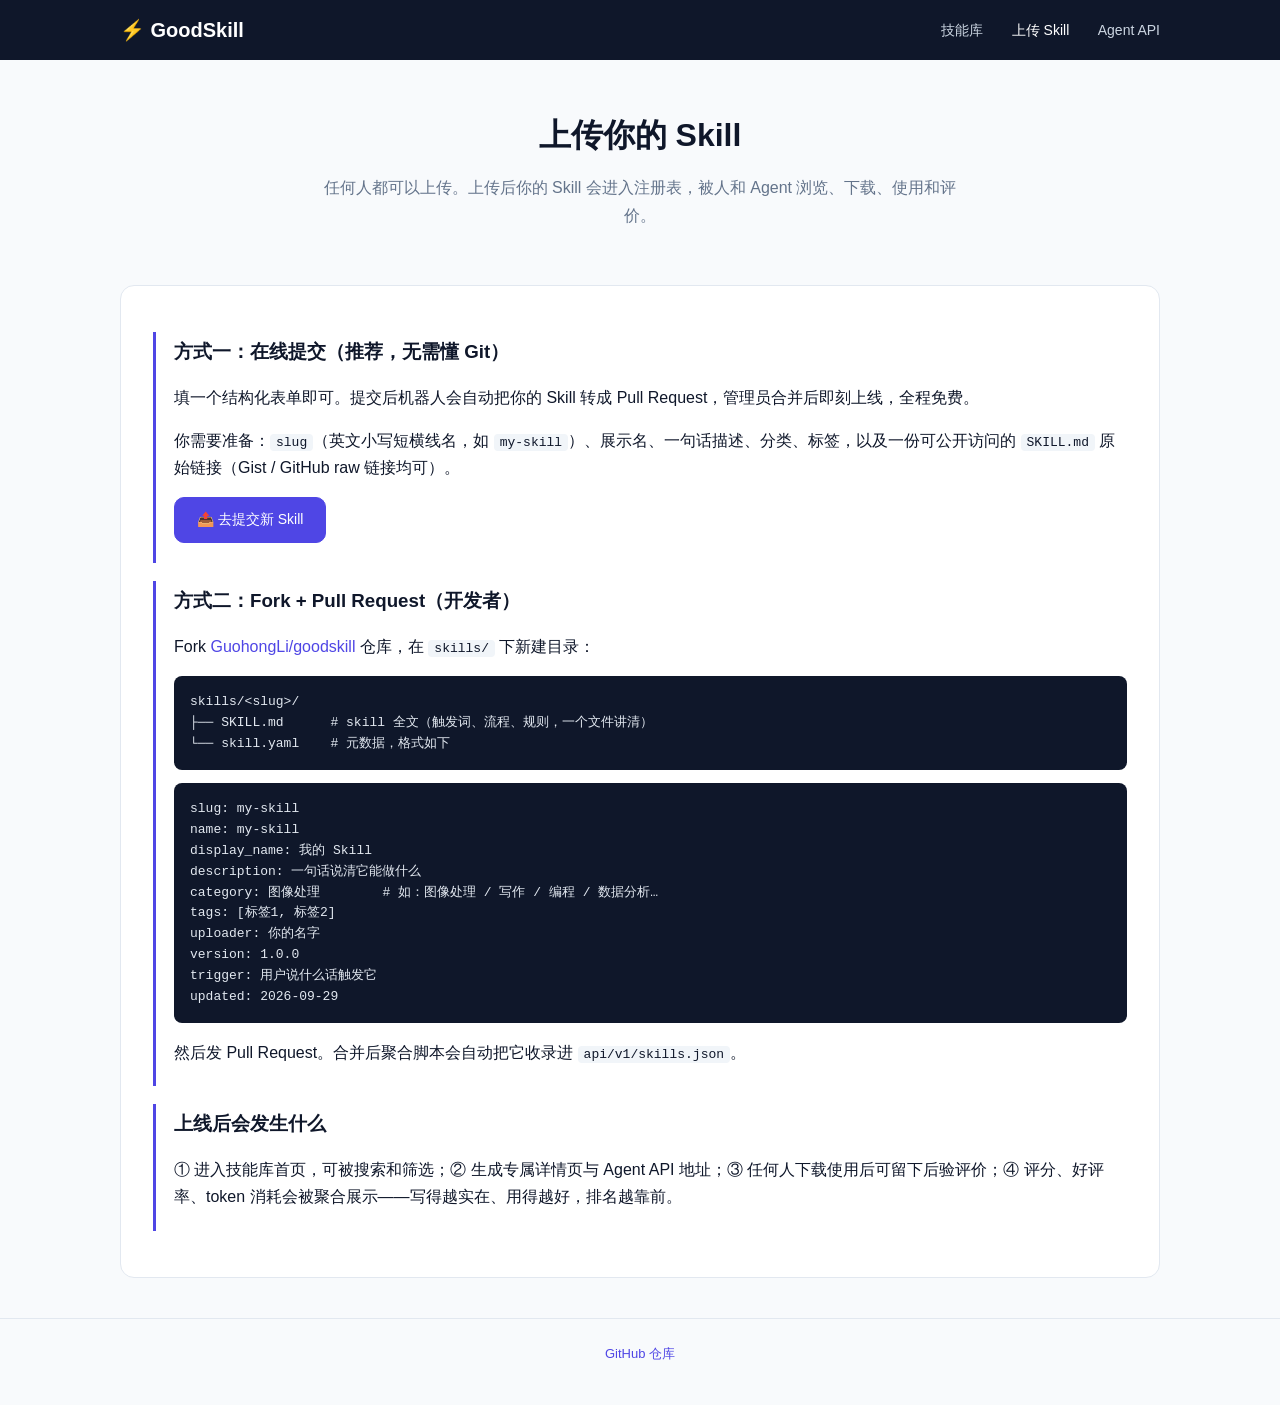
==== docs/upload.html @ fa5c4a88 "goodskill: add docs/upload.html" ====
<!DOCTYPE html>
<html lang="zh-CN">
<head>
<meta charset="UTF-8">
<meta name="viewport" content="width=device-width, initial-scale=1.0">
<title>上传 Skill · GoodSkill</title>
<link rel="stylesheet" href="assets/style.css">
</head>
<body>
<header class="site-header">
  <div class="wrap header-inner">
    <a class="logo" href="index.html">⚡ GoodSkill</a>
    <nav>
      <a href="index.html">技能库</a>
      <a href="upload.html" class="active">上传 Skill</a>
      <a href="api-docs.html">Agent API</a>
    </nav>
  </div>
</header>
<main class="wrap">
  <section class="hero">
    <h1>上传你的 Skill</h1>
    <p>任何人都可以上传。上传后你的 Skill 会进入注册表，被人和 Agent 浏览、下载、使用和评价。</p>
  </section>

  <div class="doc">
    <div class="step">
      <h3>方式一：在线提交（推荐，无需懂 Git）</h3>
      <p>填一个结构化表单即可。提交后机器人会自动把你的 Skill 转成 Pull Request，管理员合并后即刻上线，全程免费。</p>
      <p>你需要准备：<code>slug</code>（英文小写短横线名，如 <code>my-skill</code>）、展示名、一句话描述、分类、标签，以及一份可公开访问的 <code>SKILL.md</code> 原始链接（Gist / GitHub raw 链接均可）。</p>
      <p><a class="btn primary" target="_blank" rel="noopener" href="https://github.com/GuohongLi/goodskill/issues/new?template=skill_submission.yml">📤 去提交新 Skill</a></p>
    </div>
    <div class="step">
      <h3>方式二：Fork + Pull Request（开发者）</h3>
      <p>Fork <a href="https://github.com/GuohongLi/goodskill">GuohongLi/goodskill</a> 仓库，在 <code>skills/</code> 下新建目录：</p>
      <pre><code>skills/&lt;slug&gt;/
├── SKILL.md      # skill 全文（触发词、流程、规则，一个文件讲清）
└── skill.yaml    # 元数据，格式如下</code></pre>
      <pre><code>slug: my-skill
name: my-skill
display_name: 我的 Skill
description: 一句话说清它能做什么
category: 图像处理        # 如：图像处理 / 写作 / 编程 / 数据分析…
tags: [标签1, 标签2]
uploader: 你的名字
version: 1.0.0
trigger: 用户说什么话触发它
updated: 2026-09-29</code></pre>
      <p>然后发 Pull Request。合并后聚合脚本会自动把它收录进 <code>api/v1/skills.json</code>。</p>
    </div>
    <div class="step">
      <h3>上线后会发生什么</h3>
      <p>① 进入技能库首页，可被搜索和筛选；② 生成专属详情页与 Agent API 地址；③ 任何人下载使用后可留下后验评价；④ 评分、好评率、token 消耗会被聚合展示——写得越实在、用得越好，排名越靠前。</p>
    </div>
  </div>
</main>
<footer class="site-footer">
  <a href="https://github.com/GuohongLi/goodskill">GitHub 仓库</a>
</footer>
</body>
</html>
---- docs/assets/style.css ----
:root {
  --bg: #f8fafc;
  --card: #ffffff;
  --text: #0f172a;
  --muted: #64748b;
  --accent: #4f46e5;
  --accent-soft: #eef2ff;
  --border: #e2e8f0;
  --star: #f59e0b;
  --green: #16a34a;
  --red: #dc2626;
  --radius: 14px;
}
* { box-sizing: border-box; }
body {
  margin: 0;
  background: var(--bg);
  color: var(--text);
  font-family: -apple-system, "PingFang SC", "Hiragino Sans GB", "Microsoft YaHei", "Noto Sans SC", sans-serif;
  line-height: 1.7;
}
.wrap { max-width: 1080px; margin: 0 auto; padding: 0 20px; }
a { color: var(--accent); text-decoration: none; }
a:hover { text-decoration: underline; }

/* header */
.site-header {
  background: #0f172a;
  color: #fff;
  position: sticky; top: 0; z-index: 50;
}
.header-inner {
  display: flex; align-items: center; justify-content: space-between;
  height: 60px;
}
.logo { color: #fff; font-weight: 800; font-size: 20px; }
.logo:hover { text-decoration: none; }
.site-header nav a {
  color: #cbd5e1; margin-left: 24px; font-size: 14px;
}
.site-header nav a.active, .site-header nav a:hover { color: #fff; text-decoration: none; }

/* hero */
.hero { padding: 48px 0 8px; text-align: center; }
.hero h1 { font-size: 32px; margin: 0 0 12px; }
.hero p { color: var(--muted); max-width: 640px; margin: 0 auto 24px; }
.search {
  width: 100%; max-width: 560px; padding: 14px 20px; font-size: 16px;
  border: 1px solid var(--border); border-radius: 999px; outline: none;
  background: #fff;
}
.search:focus { border-color: var(--accent); box-shadow: 0 0 0 3px var(--accent-soft); }

/* toolbar */
.toolbar {
  display: flex; justify-content: space-between; align-items: center;
  margin: 28px 0 16px; flex-wrap: wrap; gap: 12px;
}
.chips { display: flex; gap: 8px; flex-wrap: wrap; }
.chip {
  border: 1px solid var(--border); background: #fff; border-radius: 999px;
  padding: 6px 16px; font-size: 13px; cursor: pointer; color: var(--muted);
}
.chip.active { background: var(--accent); border-color: var(--accent); color: #fff; }
#sort {
  padding: 8px 12px; border: 1px solid var(--border); border-radius: 8px;
  font-size: 14px; background: #fff;
}

/* cards */
.grid {
  display: grid; grid-template-columns: repeat(auto-fill, minmax(300px, 1fr));
  gap: 18px; padding-bottom: 40px;
}
.card {
  background: var(--card); border: 1px solid var(--border); border-radius: var(--radius);
  padding: 20px; display: block; color: var(--text);
  transition: box-shadow .15s, transform .15s;
}
.card:hover { text-decoration: none; box-shadow: 0 8px 24px rgba(15,23,42,.08); transform: translateY(-2px); }
.card h3 { margin: 0 0 8px; font-size: 18px; }
.card h3 .ver {
  font-size: 12px; color: var(--muted); font-weight: 400;
  background: var(--accent-soft); padding: 2px 8px; border-radius: 999px; margin-left: 6px;
}
.card .desc { color: var(--muted); font-size: 14px; margin: 0 0 12px;
  display: -webkit-box; -webkit-line-clamp: 3; -webkit-box-orient: vertical; overflow: hidden; }
.card .stats { font-size: 13px; color: var(--muted); margin-bottom: 10px; }
.card .stats .star { color: var(--star); font-weight: 700; }
.card .tags { display: flex; gap: 6px; flex-wrap: wrap; margin-bottom: 10px; }
.tag {
  font-size: 12px; background: #f1f5f9; color: var(--muted);
  padding: 2px 10px; border-radius: 999px;
}
.card .uploader { font-size: 12px; color: var(--muted); }

/* detail */
.detail-head { padding: 36px 0 8px; }
.detail-head h1 { margin: 0 0 6px; font-size: 30px; }
.detail-head .sub { color: var(--muted); font-size: 14px; }
.stat-row { display: flex; gap: 16px; flex-wrap: wrap; margin: 20px 0; }
.stat {
  background: var(--card); border: 1px solid var(--border); border-radius: var(--radius);
  padding: 14px 20px; min-width: 140px;
}
.stat .v { font-size: 22px; font-weight: 800; }
.stat .v .star { color: var(--star); }
.stat .k { font-size: 12px; color: var(--muted); }
.actions { display: flex; gap: 12px; flex-wrap: wrap; margin: 20px 0 32px; }
.btn {
  display: inline-block; padding: 10px 22px; border-radius: 10px; font-size: 14px;
  border: 1px solid var(--border); background: #fff; color: var(--text); cursor: pointer;
}
.btn:hover { text-decoration: none; }
.btn.primary { background: var(--accent); border-color: var(--accent); color: #fff; }
.btn.ghost { background: transparent; }
.section { margin-bottom: 36px; }
.section h2 { font-size: 20px; margin: 0 0 14px; padding-bottom: 8px; border-bottom: 2px solid var(--border); }
.skillmd {
  background: var(--card); border: 1px solid var(--border); border-radius: var(--radius);
  padding: 8px 28px; font-size: 14px; max-height: 640px; overflow: auto;
}
.skillmd h1, .skillmd h2, .skillmd h3 { margin-top: 1.2em; }
.skillmd pre {
  background: #0f172a; color: #e2e8f0; padding: 14px; border-radius: 8px;
  overflow: auto; font-size: 13px;
}
.skillmd code { background: #f1f5f9; padding: 1px 6px; border-radius: 4px; font-size: 13px; }
.skillmd pre code { background: none; padding: 0; }
.skillmd table { border-collapse: collapse; width: 100%; font-size: 13px; }
.skillmd th, .skillmd td { border: 1px solid var(--border); padding: 6px 10px; text-align: left; }
.review {
  background: var(--card); border: 1px solid var(--border); border-radius: var(--radius);
  padding: 18px 22px; margin-bottom: 14px;
}
.review .rhead { display: flex; justify-content: space-between; align-items: center; margin-bottom: 8px; flex-wrap: wrap; gap: 6px; }
.review .who { font-size: 13px; color: var(--muted); }
.review .stars { color: var(--star); font-weight: 700; }
.review dl { margin: 0; font-size: 14px; }
.review dt { font-weight: 700; margin-top: 10px; }
.review dt.good { color: var(--green); }
.review dt.bad { color: var(--red); }
.review dd { margin: 2px 0 0; color: var(--text); white-space: pre-wrap; }
.empty { color: var(--muted); text-align: center; padding: 40px 0; }

/* docs */
.doc { background: var(--card); border: 1px solid var(--border); border-radius: var(--radius); padding: 28px 32px; margin: 24px 0 40px; }
.doc h2 { margin-top: 1.6em; }
.doc pre {
  background: #0f172a; color: #e2e8f0; padding: 16px; border-radius: 8px;
  overflow: auto; font-size: 13px; line-height: 1.6;
}
.doc code { background: #f1f5f9; padding: 1px 6px; border-radius: 4px; font-size: 13px; }
.doc pre code { background: none; padding: 0; color: inherit; }
.step {
  border-left: 3px solid var(--accent); padding: 4px 0 4px 18px; margin: 18px 0;
}
.step h3 { margin: 0 0 6px; }

.site-footer {
  border-top: 1px solid var(--border); margin-top: 20px; padding: 24px 0 40px;
  color: var(--muted); font-size: 13px; text-align: center;
}
.loading { text-align: center; color: var(--muted); padding: 60px 0; }
@media (max-width: 640px) {
  .hero h1 { font-size: 24px; }
  .doc { padding: 20px; }
}
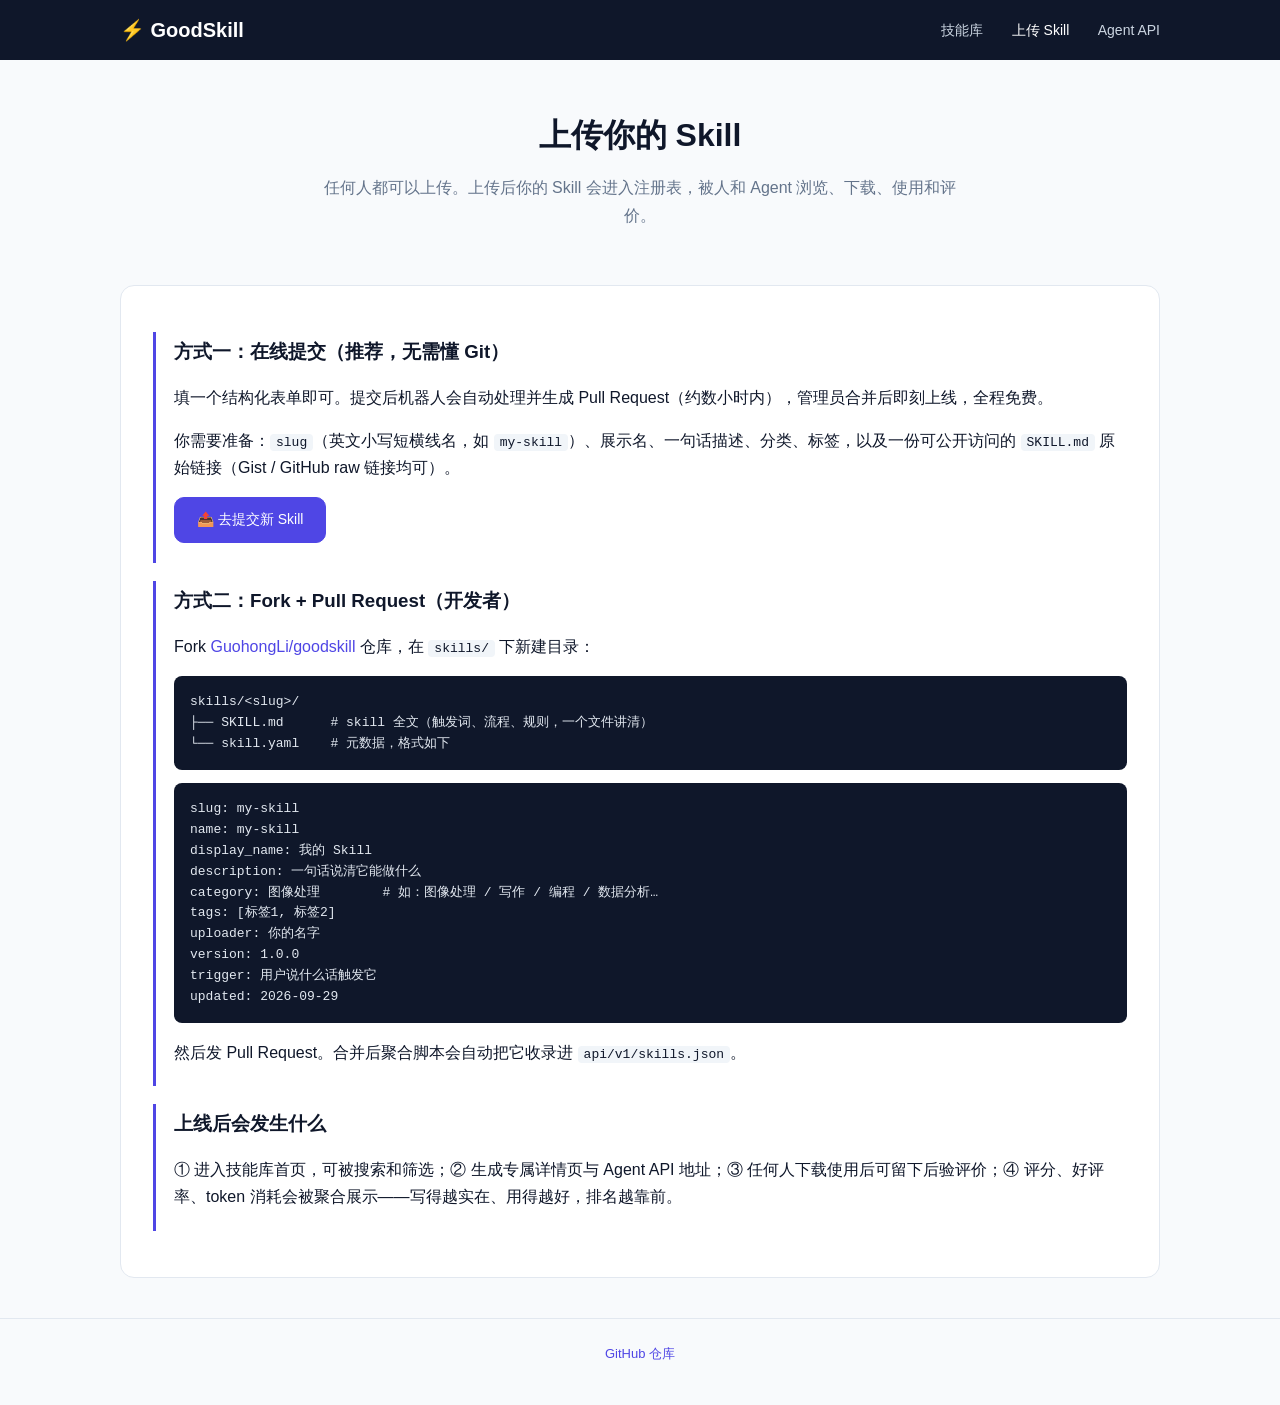
==== commit f3eac06b: "goodskill: update docs/upload.html" ====
--- a/docs/upload.html
+++ b/docs/upload.html
@@ -26,7 +26,7 @@
   <div class="doc">
     <div class="step">
       <h3>方式一：在线提交（推荐，无需懂 Git）</h3>
-      <p>填一个结构化表单即可。提交后机器人会自动把你的 Skill 转成 Pull Request，管理员合并后即刻上线，全程免费。</p>
+      <p>填一个结构化表单即可。提交后机器人会自动处理并生成 Pull Request（约数小时内），管理员合并后即刻上线，全程免费。</p>
       <p>你需要准备：<code>slug</code>（英文小写短横线名，如 <code>my-skill</code>）、展示名、一句话描述、分类、标签，以及一份可公开访问的 <code>SKILL.md</code> 原始链接（Gist / GitHub raw 链接均可）。</p>
       <p><a class="btn primary" target="_blank" rel="noopener" href="https://github.com/GuohongLi/goodskill/issues/new?template=skill_submission.yml">📤 去提交新 Skill</a></p>
     </div>
